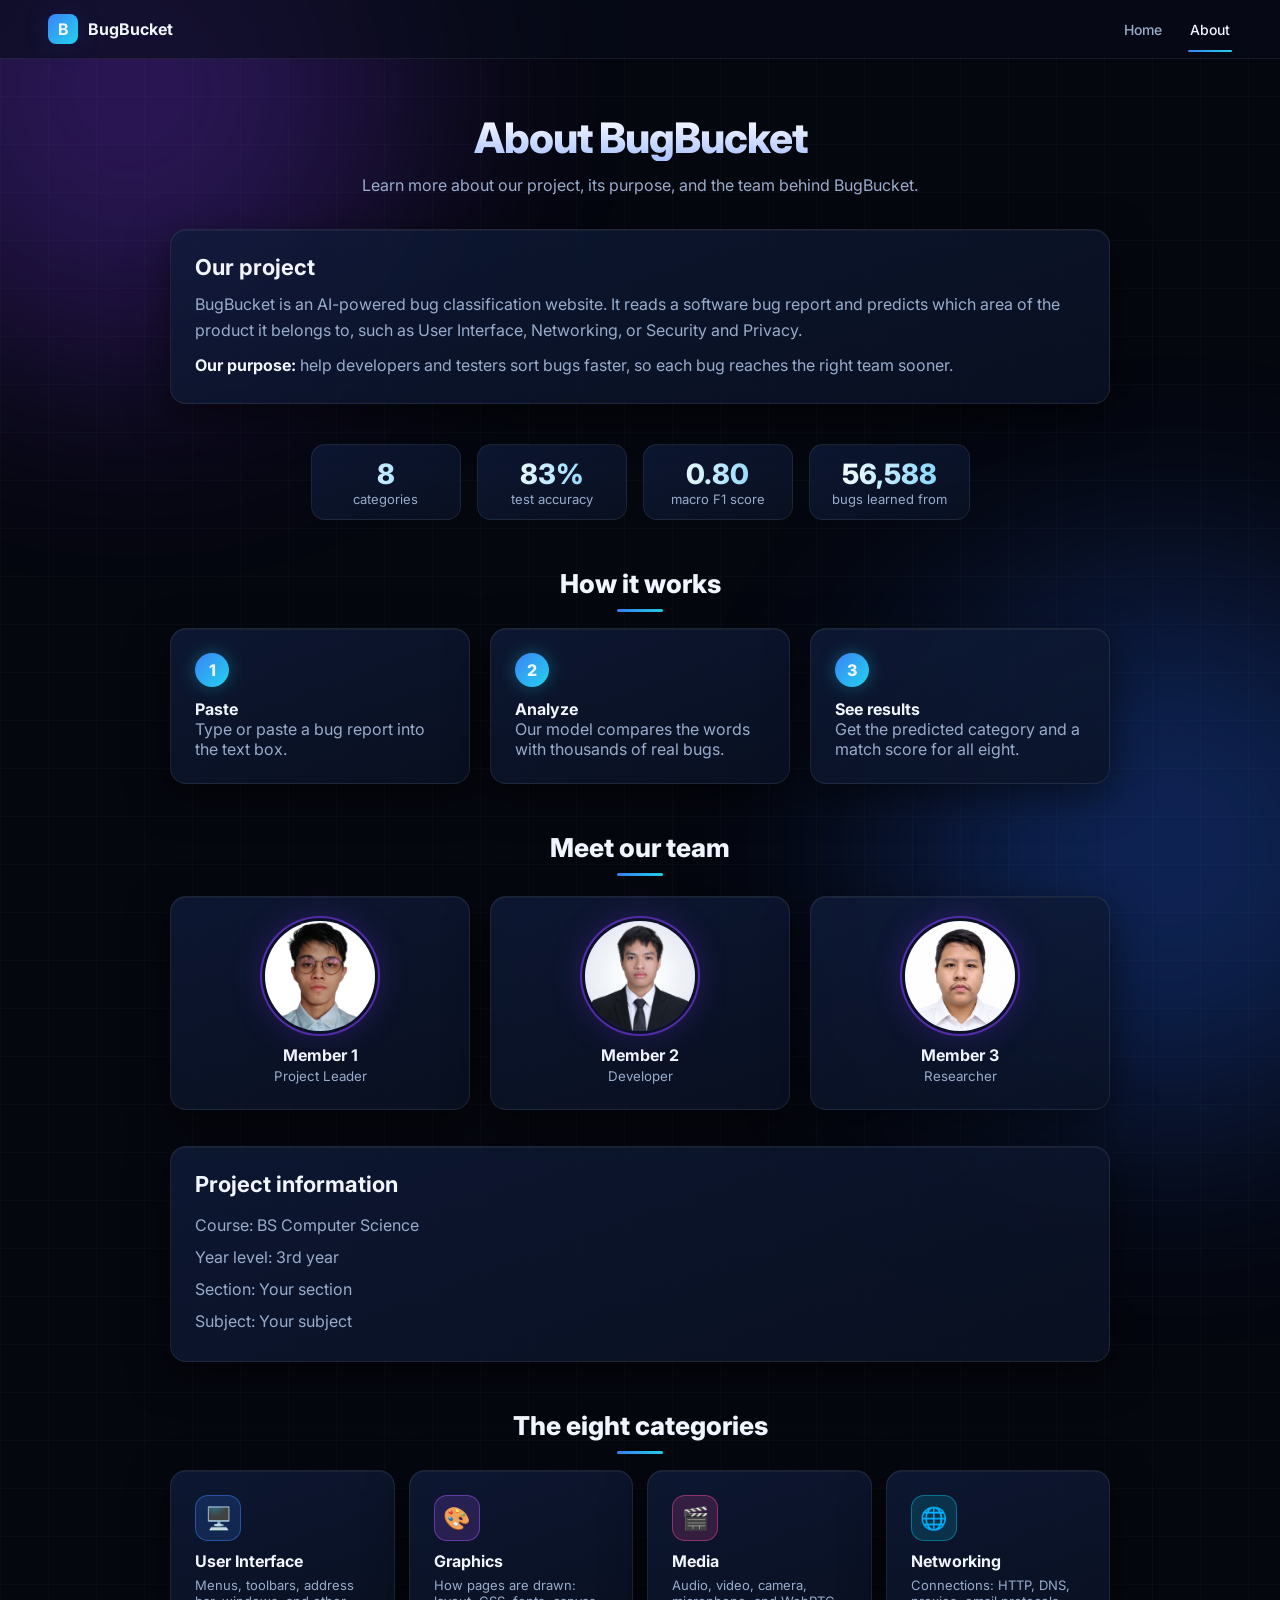
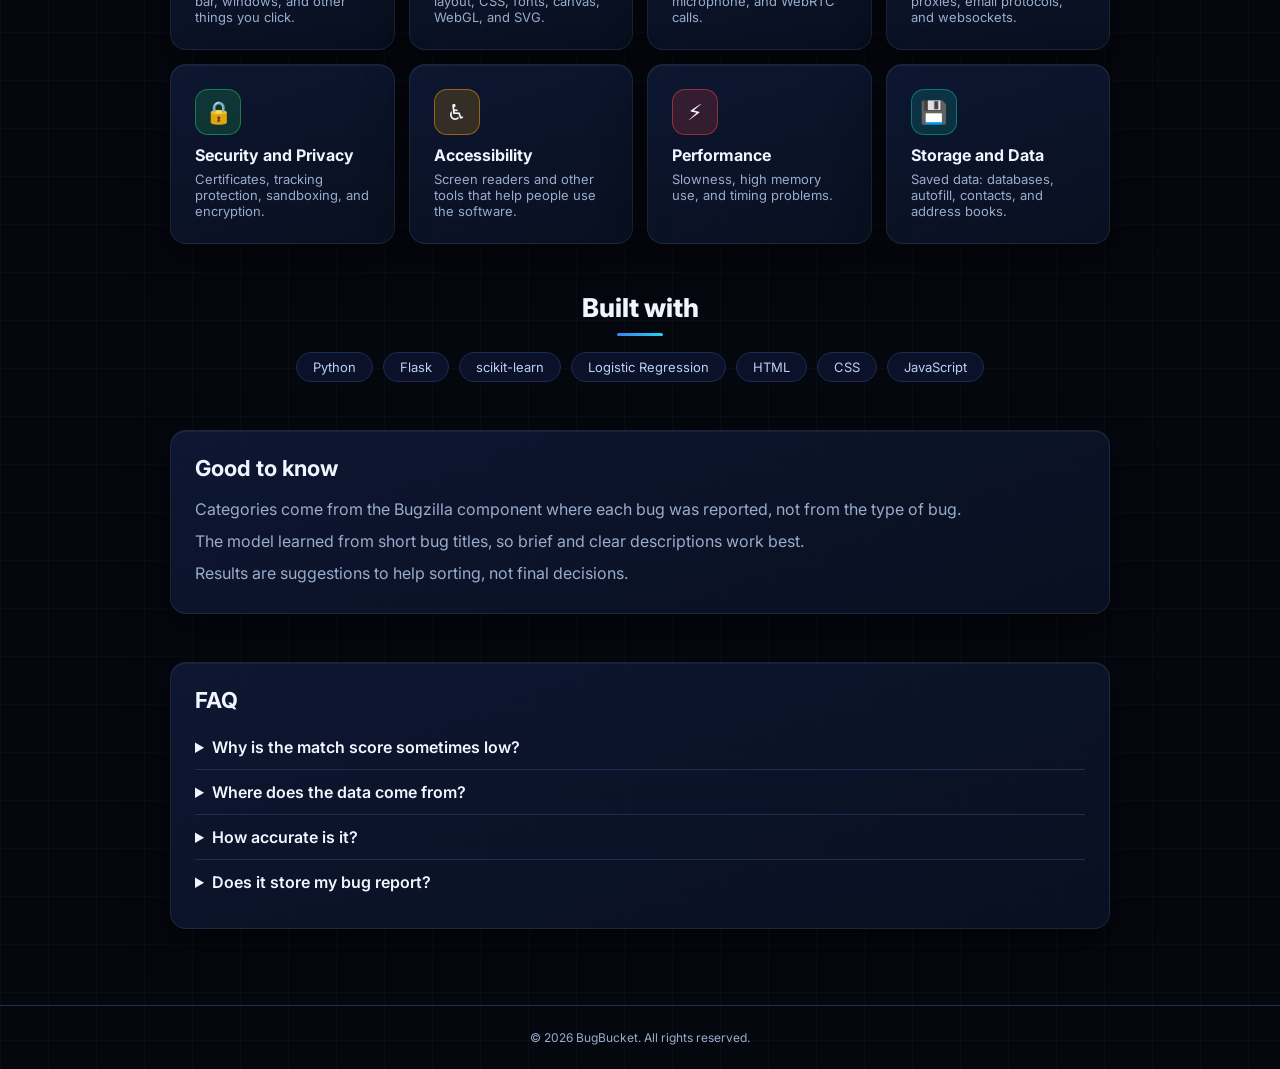
==== website/about.html @ edd80cb0 "Add files via upload" ====
<!DOCTYPE html>
<html lang="en"><head><meta charset="UTF-8"><meta name="viewport" content="width=device-width, initial-scale=1">
<title>About | BugBucket</title><link rel="stylesheet" href="css/style.css"></head>
<body class="purple"><header><a class="brand" href="index.html"><span class="logo">B</span>BugBucket</a><nav><a href="index.html">Home</a><a href="about.html" class="active">About</a></nav></header>
<main>
<h1>About BugBucket</h1>
<p class="sub">Learn more about our project, its purpose, and the team behind BugBucket.</p>
<div class="panel"><h2>Our project</h2><p class="muted" style="line-height:1.6">BugBucket is an AI-powered bug classification website. It reads a software bug report and predicts which area of the product it belongs to, such as User Interface, Networking, or Security and Privacy.</p>
<p class="muted" style="line-height:1.6;margin-top:10px"><b style="color:var(--text)">Our purpose:</b> help developers and testers sort bugs faster, so each bug reaches the right team sooner.</p></div>
<div class="stats"><div><b>8</b>categories</div><div><b>83%</b>test accuracy</div><div><b>0.80</b>macro F1 score</div><div><b>56,588</b>bugs learned from</div></div>

<div class="sec"><h2>How it works</h2><div class="steps">
<div class="panel step"><b class="n">1</b><b>Paste</b><p class="muted">Type or paste a bug report into the text box.</p></div>
<div class="panel step"><b class="n">2</b><b>Analyze</b><p class="muted">Our model compares the words with thousands of real bugs.</p></div>
<div class="panel step"><b class="n">3</b><b>See results</b><p class="muted">Get the predicted category and a match score for all eight.</p></div></div></div>

<div class="sec"><h2>Meet our team</h2>
<div class="team">
<div class="panel member"><div class="avatar">M1<img src="img/member1.jpg" alt="" onerror="this.remove()"></div><b>Member 1</b><br><small>Project Leader</small></div>
<div class="panel member"><div class="avatar">M2<img src="img/member2.jpg" alt="" onerror="this.remove()"></div><b>Member 2</b><br><small>Developer</small></div>
<div class="panel member"><div class="avatar">M3<img src="img/member3.jpg" alt="" onerror="this.remove()"></div><b>Member 3</b><br><small>Researcher</small></div></div>
<div class="panel"><h2>Project information</h2><ul><li>Course: BS Computer Science</li><li>Year level: 3rd year</li><li>Section: Your section</li><li>Subject: Your subject</li></ul></div></div>

<div class="sec"><h2>The eight categories</h2><div class="cats" id="cats"></div></div>

<div class="sec"><h2>Built with</h2><div class="tech"><span>Python</span><span>Flask</span><span>scikit-learn</span><span>Logistic Regression</span><span>HTML</span><span>CSS</span><span>JavaScript</span></div></div>

<div class="sec"><div class="panel"><h2>Good to know</h2><ul><li>Categories come from the Bugzilla component where each bug was reported, not from the type of bug.</li><li>The model learned from short bug titles, so brief and clear descriptions work best.</li><li>Results are suggestions to help sorting, not final decisions.</li></ul></div></div>

<div class="sec"><div class="panel"><h2>FAQ</h2>
<details><summary>Why is the match score sometimes low?</summary><p>The report may be vague or fit several areas. Add details such as what you did and what went wrong.</p></details>
<details><summary>Where does the data come from?</summary><p>BugRepo (EASE 2025), a collection of Mozilla Bugzilla bugs, licensed CC BY 4.0, doi:10.5281/zenodo.15004067.</p></details>
<details><summary>How accurate is it?</summary><p>83% on 11,318 bugs the model had never seen (macro F1 0.80). Performance is the hardest category.</p></details>
<details><summary>Does it store my bug report?</summary><p>No. The text is only used to make the prediction and is not saved.</p></details></div></div>
</main>
<footer>&copy; 2026 BugBucket. All rights reserved.</footer>
<script src="js/app.js"></script></body></html>
---- website/css/style.css ----
@import url('https://fonts.googleapis.com/css2?family=Inter:wght@400;500;600;700;800&display=swap');
/* BugBucket - dark dashboard style */
:root{--bg:#05070f;--panel:#0b1226cc;--line:#1e2d52;--blue:#3b82f6;--cyan:#22d3ee;--text:#f1f5ff;--muted:#8392b5;--glow:0 0 28px #3b82f622}
*{box-sizing:border-box;margin:0}
body{font-family:Inter,system-ui,Arial,sans-serif;color:var(--text);min-height:100vh;background:radial-gradient(900px 480px at 50% -8%,#13306e66,transparent),var(--bg)}
body.purple{background:radial-gradient(900px 520px at 50% -8%,#5b21b655,transparent),var(--bg)}
header{display:flex;justify-content:space-between;align-items:center;padding:14px 48px;background:#070c1acc;backdrop-filter:blur(8px);border-bottom:1px solid var(--line);position:sticky;top:0;z-index:5}
.brand{display:flex;align-items:center;gap:10px;font-weight:700;color:var(--text);text-decoration:none}
.logo{background:linear-gradient(135deg,var(--blue),var(--cyan));width:30px;height:30px;border-radius:8px;display:grid;place-items:center;box-shadow:var(--glow)}
nav a{color:var(--muted);text-decoration:none;margin-left:24px;font-size:14px}
nav a:hover,nav a.active{color:var(--text)}
main{max-width:980px;margin:0 auto;padding:56px 20px;text-align:center}
h1{font-size:clamp(28px,5vw,42px);letter-spacing:-.5px}
h2{font-size:22px;margin-bottom:12px}
.sub{color:var(--muted);margin:12px auto 32px;line-height:1.5;max-width:620px}
.panel{background:var(--panel);border:1px solid var(--line);border-radius:16px;padding:24px;text-align:left;box-shadow:var(--glow)}
.grid{display:grid;gap:20px;grid-template-columns:1fr 1fr;margin-top:32px}
.grid.wide{grid-template-columns:2fr 1fr}
.box{border:1px solid var(--blue);border-radius:16px;background:var(--panel);padding:16px;box-shadow:0 0 36px #3b82f633}
textarea{width:100%;height:220px;background:transparent;border:0;color:var(--text);font:inherit;resize:none;outline:0}
.count{text-align:right;font-size:12px;color:var(--muted)}
.btn,.chip{display:inline-block;background:linear-gradient(135deg,var(--blue),#2563eb);color:#fff;border:0;border-radius:10px;padding:12px 28px;font:600 14px inherit;cursor:pointer;text-decoration:none;transition:transform .15s,box-shadow .15s}
.btn{margin-top:28px}
.btn:hover,.chip:hover{transform:translateY(-2px);box-shadow:0 6px 22px #3b82f666}
.btn:disabled{opacity:.6;cursor:wait;transform:none}
.chip{background:#14224a;border:1px solid var(--line);padding:7px 14px;font-size:12px;font-weight:500;margin-bottom:16px}
.error{color:#f87171;margin-top:14px;min-height:20px;font-size:14px}
.stats{display:flex;gap:16px;justify-content:center;flex-wrap:wrap;margin-top:40px}
.stats div{background:var(--panel);border:1px solid var(--line);border-radius:12px;padding:12px 22px;color:var(--muted);font-size:13px}
.stats b{display:block;color:var(--text);font-size:20px}
.ring{position:relative;width:200px;height:200px;margin:0 auto}
.ring svg{transform:rotate(-90deg);width:100%}
.rt{fill:none;stroke:#16234a;stroke-width:9}
.rf{fill:none;stroke:var(--cyan);stroke-width:9;stroke-linecap:round;stroke-dasharray:100;stroke-dashoffset:100;transition:stroke-dashoffset 1.2s ease;filter:drop-shadow(0 0 6px var(--cyan))}
.ring b{position:absolute;inset:0;display:grid;place-items:center;font-size:34px}
small,.muted{color:var(--muted)}
.big{font-size:34px;margin:8px 0}
.mini{margin-top:14px;font-size:13px}
.mini .track{height:6px;background:#16234a;border-radius:4px;margin-top:5px}
.fill{height:100%;width:0;background:var(--blue);border-radius:4px;transition:width 1s ease}
.chart{display:flex;gap:8px;height:320px}
.col{flex:1;display:flex;flex-direction:column;align-items:center;background:none;border:0;color:var(--muted);font:inherit;font-size:11px;cursor:pointer;gap:6px;min-width:0}
.well{flex:1;width:100%;display:flex;align-items:flex-end;justify-content:center}
.bar{width:100%;max-width:46px;height:0;border-radius:8px 8px 3px 3px;background:linear-gradient(var(--cyan),var(--blue));opacity:.5;transition:height 1s cubic-bezier(.2,.8,.2,1),opacity .2s}
.col:hover .bar,.col.sel .bar{opacity:1;filter:drop-shadow(0 0 8px var(--blue))}
.col.sel,.val{color:var(--text)}
.lab{height:30px;line-height:1.15}
.tag{display:inline-block;background:#0e3a4a;color:var(--cyan);border-radius:20px;padding:2px 10px;font-size:12px;margin-bottom:8px}
.team{display:grid;grid-template-columns:repeat(auto-fit,minmax(190px,1fr));gap:20px;margin:20px 0 36px}
.member{text-align:center;transition:transform .2s}
.member:hover{transform:translateY(-5px)}
.avatar{position:relative;width:110px;height:110px;border-radius:50%;background:linear-gradient(135deg,#4c1d95,#1e3a8a);margin:0 auto 14px;display:grid;place-items:center;font-weight:700;font-size:22px;overflow:hidden}
.avatar img{position:absolute;inset:0;width:100%;height:100%;object-fit:cover}
ul{list-style:none;padding:0;line-height:2;color:var(--muted)}
footer{text-align:center;color:var(--muted);font-size:12px;padding:24px}
:focus-visible{outline:2px solid #60a5fa;outline-offset:2px}
@media (prefers-reduced-motion:reduce){*{transition:none!important}}
@media (max-width:720px){.grid,.grid.wide{grid-template-columns:1fr}header{padding:12px 16px}.lab{font-size:9px}}

.examples{margin-top:18px;display:flex;gap:8px;justify-content:center;flex-wrap:wrap;align-items:center}
.ex{background:#101c3d;border:1px solid var(--line);color:var(--text);border-radius:20px;padding:6px 14px;font:inherit;font-size:12px;cursor:pointer;transition:border-color .2s,transform .2s}
.ex:hover{border-color:var(--blue);transform:translateY(-2px)}
.notice{background:#3a2a0a;border:1px solid #92611a;color:#fbbf24;border-radius:10px;padding:10px 14px;font-size:13px;margin-top:16px;line-height:1.5}
.sec{margin-top:48px}
.rv{opacity:0;transform:translateY(18px);transition:opacity .7s,transform .7s}
.rv.in{opacity:1;transform:none}
.steps{display:grid;grid-template-columns:repeat(3,1fr);gap:20px;margin-top:16px}
.step .n{display:grid;place-items:center;width:34px;height:34px;border-radius:50%;background:linear-gradient(135deg,var(--blue),var(--cyan));margin-bottom:12px}
.cats{display:grid;grid-template-columns:repeat(auto-fit,minmax(210px,1fr));gap:14px;margin-top:16px;text-align:left}
.tech{display:flex;flex-wrap:wrap;gap:10px;justify-content:center;margin-top:16px}
.tech span{background:#101c3d;border:1px solid var(--line);border-radius:20px;padding:6px 16px;font-size:13px;color:var(--muted)}
details{border-bottom:1px solid var(--line);padding:12px 0}
details:last-child{border:0}
summary{cursor:pointer;font-weight:600}
details p{color:var(--muted);margin-top:8px;line-height:1.6}
@media (max-width:720px){.steps{grid-template-columns:1fr}}

::selection{background:#3b82f666}
html{scroll-behavior:smooth}
main{animation:fadeup .6s ease both}
@keyframes fadeup{from{opacity:0;transform:translateY(14px)}to{opacity:1;transform:none}}
.skip{position:absolute;left:-999px;top:8px;background:var(--blue);color:#fff;padding:8px 14px;border-radius:8px;z-index:20}
.skip:focus{left:8px}
.btn:active{transform:scale(.97)}
.btn.ghost{background:transparent;border:1px solid var(--line);margin-left:10px;color:var(--text)}
.btn.ghost:hover{border-color:var(--blue);box-shadow:none}
.btn.loading::after{content:'';display:inline-block;width:12px;height:12px;margin-left:10px;border:2px solid #fff6;border-top-color:#fff;border-radius:50%;vertical-align:-2px;animation:spin .7s linear infinite}
@keyframes spin{to{transform:rotate(360deg)}}
.flinks{display:flex;gap:22px;justify-content:center;flex-wrap:wrap;margin-bottom:10px}
.flinks a{color:var(--muted);text-decoration:none}
.flinks a:hover{color:var(--text)}
footer{border-top:1px solid var(--line);margin-top:20px}

/* ===== Design v4 ===== */
:root{--muted:#9aaccc}
body,body.purple{font-family:Inter,system-ui,Arial,sans-serif;background:linear-gradient(#ffffff05 1px,transparent 1px) 0 0/48px 48px,linear-gradient(90deg,#ffffff05 1px,transparent 1px) 0 0/48px 48px,var(--bg)}
body::before,body::after{content:'';position:fixed;z-index:-1;width:540px;height:540px;border-radius:50%;filter:blur(120px);opacity:.32;animation:float 18s ease-in-out infinite;pointer-events:none}
body::before{background:#2563eb;top:-180px;left:-140px}
body::after{background:#06b6d4;bottom:-220px;right:-160px;animation-delay:-9s}
body.purple::before{background:#7c3aed}
body.purple::after{background:#2563eb}
@keyframes float{50%{transform:translate(70px,40px)}}
header{background:#070c1a99;border-bottom:1px solid #ffffff12}
nav a{position:relative;padding:6px 2px;font-weight:500}
nav a.active::after{content:'';position:absolute;left:0;right:0;bottom:-8px;height:2px;border-radius:2px;background:linear-gradient(90deg,var(--blue),var(--cyan))}
h1{font-weight:800;letter-spacing:-1px;line-height:1.1;background:linear-gradient(180deg,#fff,#a9c1ff);-webkit-background-clip:text;background-clip:text;color:transparent}
.grad{background:linear-gradient(90deg,#60a5fa,#22d3ee);-webkit-background-clip:text;background-clip:text;color:transparent}
.badge{display:inline-flex;gap:8px;align-items:center;border:1px solid var(--line);background:#0e1a3b99;color:#9fc0ff;border-radius:30px;padding:6px 14px;font-size:12px;margin-bottom:22px}
.badge i{width:7px;height:7px;border-radius:50%;background:#22c55e;box-shadow:0 0 8px #22c55e}
.sub{font-size:16px}
.panel{background:linear-gradient(160deg,#0f1b3acc,#0a1224cc);border:1px solid #ffffff14;box-shadow:0 12px 40px #0008,inset 0 1px 0 #ffffff0d;backdrop-filter:blur(10px);transition:border-color .25s,transform .25s}
.panel:hover{border-color:#3b82f666}
.box{border:1px solid #3b82f655;border-radius:18px;transition:border-color .3s,box-shadow .3s}
.box:focus-within{border-color:var(--blue);box-shadow:0 0 0 4px #3b82f622,0 0 56px #3b82f644}
.btn{background:linear-gradient(135deg,#3b82f6,#2563eb 60%,#1d4ed8);box-shadow:0 8px 26px #2563eb55;padding:13px 32px;border-radius:12px}
.btn.ghost{background:transparent;box-shadow:none}
.stats div{background:linear-gradient(160deg,#0f1b3acc,#0a1224cc);border:1px solid #ffffff14;min-width:150px;border-radius:14px}
.stats b{font-size:28px;font-weight:800;background:linear-gradient(90deg,#fff,#7dd3fc);-webkit-background-clip:text;background-clip:text;color:transparent}
.ico{display:inline-grid;place-items:center;flex:none;width:46px;height:46px;border-radius:13px;font-size:22px;background:color-mix(in srgb,var(--c) 18%,transparent);border:1px solid color-mix(in srgb,var(--c) 50%,transparent)}
.big{display:flex;align-items:center;gap:14px;font-size:30px;font-weight:800}
.level{display:inline-block;margin-top:14px;padding:3px 12px;border-radius:20px;font-size:12px;font-weight:600}
.level.hi{background:#0f3d24;color:#4ade80}.level.mid{background:#3a2a0a;color:#fbbf24}.level.lo{background:#3d1212;color:#f87171}
.rf{stroke:var(--c,var(--cyan));filter:drop-shadow(0 0 9px var(--c,var(--cyan)))}
.ring b{font-weight:800}
.fill{background:var(--blue)}
.bar{background:linear-gradient(var(--c,#22d3ee),color-mix(in srgb,var(--c,#3b82f6) 45%,#0b1226));opacity:.55}
.col:hover .bar,.col.sel .bar{filter:drop-shadow(0 0 9px var(--c))}
.lab{height:48px}.lab .ic{display:block;font-size:17px;margin-bottom:2px}
.avatar{background:linear-gradient(135deg,#4c1d95,#1e3a8a);box-shadow:0 0 0 3px #0b1226,0 0 0 5px #7c3aed99,0 0 34px #7c3aed55}
.sec>h2{font-size:26px;font-weight:800;margin-bottom:4px}
.sec>h2::after{content:'';display:block;width:46px;height:3px;border-radius:3px;margin:10px auto 0;background:linear-gradient(90deg,var(--blue),var(--cyan))}
.cat .ico{margin-bottom:10px}
.step .n{font-weight:800;box-shadow:0 0 18px #22d3ee55}
.tech span{background:#0e1a3b99;color:#bcd0f5}
.ring svg{overflow:visible}
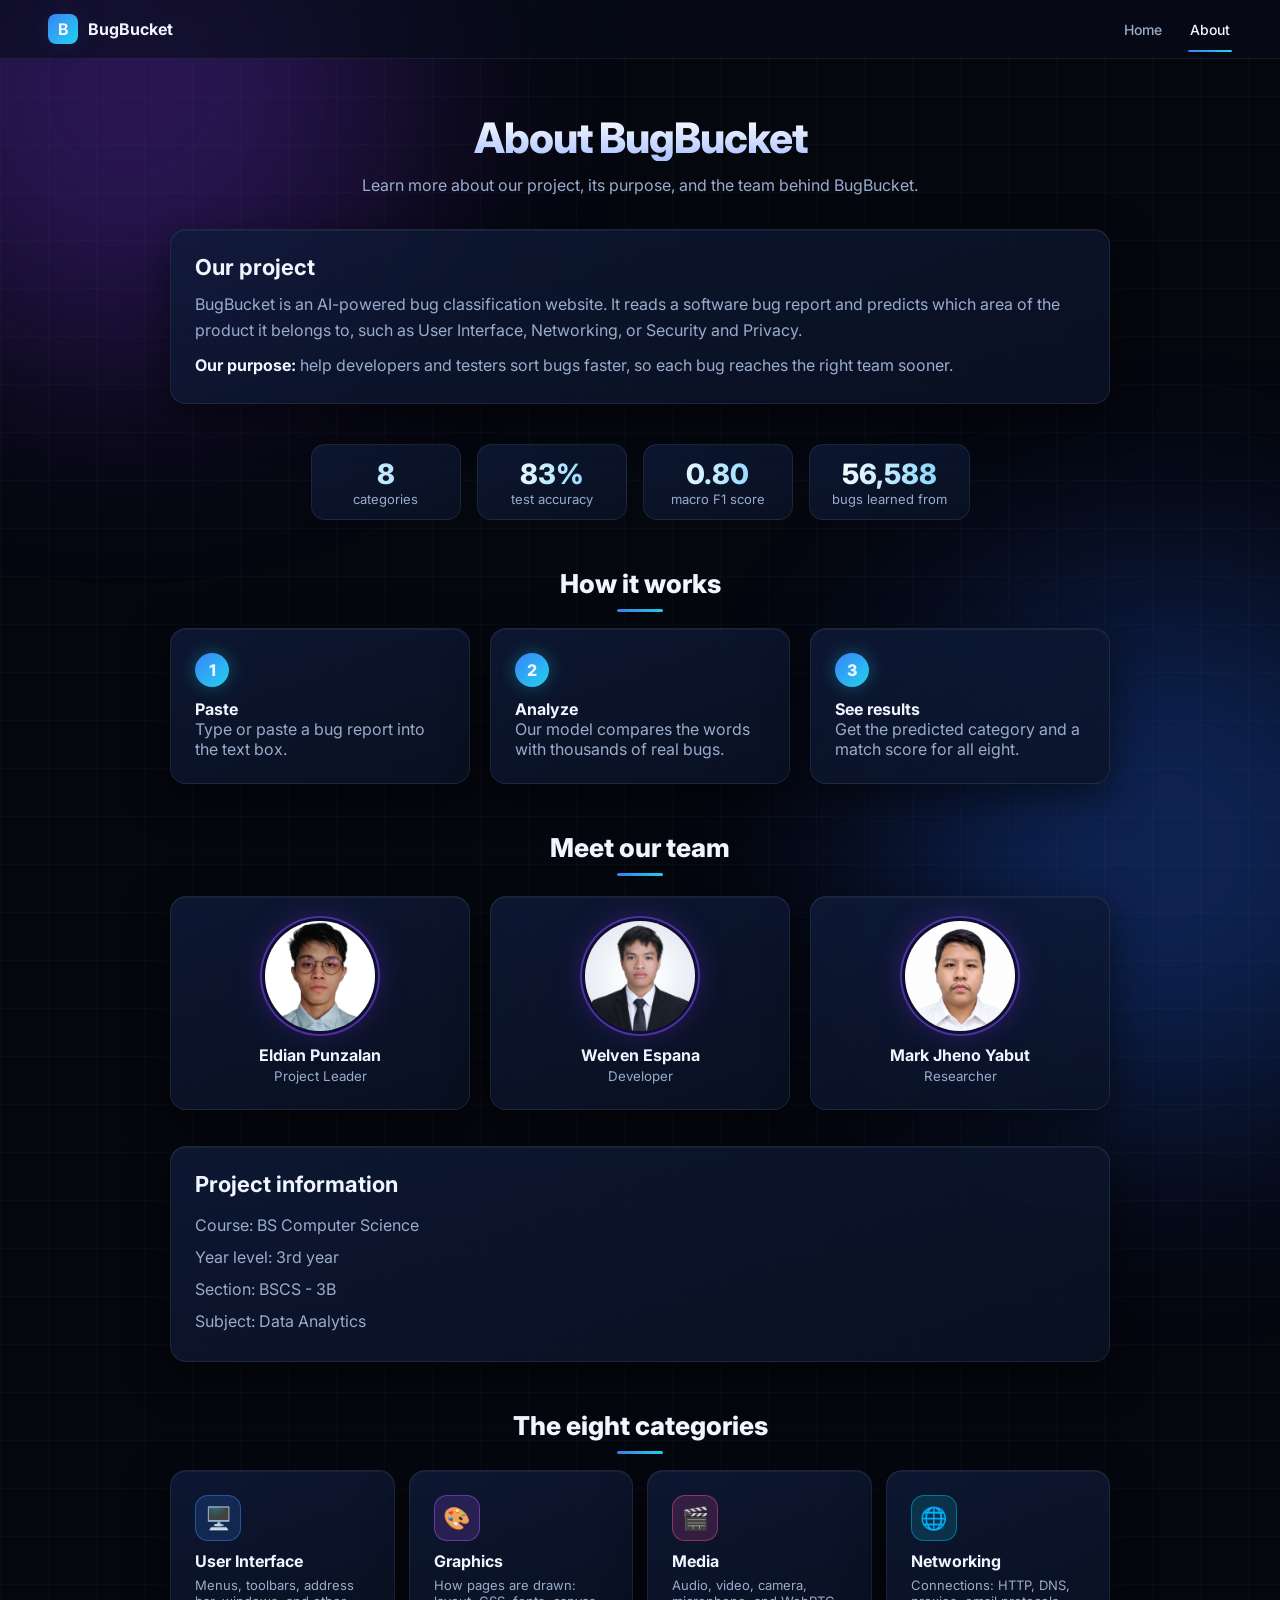
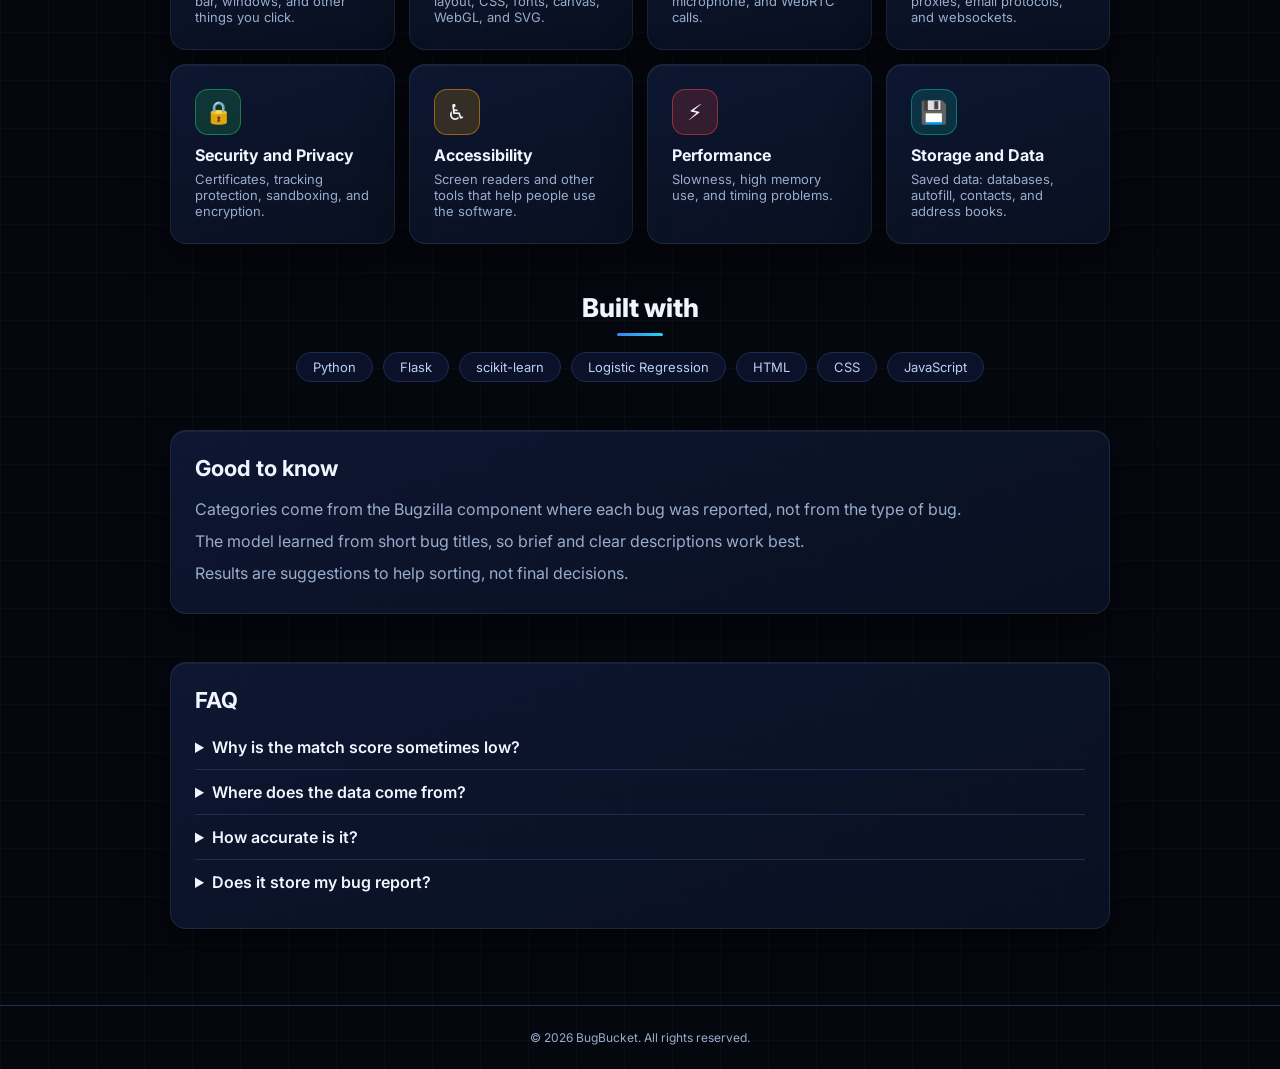
==== commit 44b8423b: "Update about.html" ====
--- a/website/about.html
+++ b/website/about.html
@@ -16,10 +16,10 @@
 
 <div class="sec"><h2>Meet our team</h2>
 <div class="team">
-<div class="panel member"><div class="avatar">M1<img src="img/member1.jpg" alt="" onerror="this.remove()"></div><b>Member 1</b><br><small>Project Leader</small></div>
-<div class="panel member"><div class="avatar">M2<img src="img/member2.jpg" alt="" onerror="this.remove()"></div><b>Member 2</b><br><small>Developer</small></div>
-<div class="panel member"><div class="avatar">M3<img src="img/member3.jpg" alt="" onerror="this.remove()"></div><b>Member 3</b><br><small>Researcher</small></div></div>
-<div class="panel"><h2>Project information</h2><ul><li>Course: BS Computer Science</li><li>Year level: 3rd year</li><li>Section: Your section</li><li>Subject: Your subject</li></ul></div></div>
+<div class="panel member"><div class="avatar">M1<img src="img/member1.jpg" alt="" onerror="this.remove()"></div><b>Eldian Punzalan</b><br><small>Project Leader</small></div>
+<div class="panel member"><div class="avatar">M2<img src="img/member2.jpg" alt="" onerror="this.remove()"></div><b>Welven Espana</b><br><small>Developer</small></div>
+<div class="panel member"><div class="avatar">M3<img src="img/member3.jpg" alt="" onerror="this.remove()"></div><b>Mark Jheno Yabut</b><br><small>Researcher</small></div></div>
+<div class="panel"><h2>Project information</h2><ul><li>Course: BS Computer Science</li><li>Year level: 3rd year</li><li>Section: BSCS - 3B</li><li>Subject: Data Analytics</li></ul></div></div>
 
 <div class="sec"><h2>The eight categories</h2><div class="cats" id="cats"></div></div>
 
@@ -34,4 +34,4 @@
 <details><summary>Does it store my bug report?</summary><p>No. The text is only used to make the prediction and is not saved.</p></details></div></div>
 </main>
 <footer>&copy; 2026 BugBucket. All rights reserved.</footer>
-<script src="js/app.js"></script></body></html>+<script src="js/app.js"></script></body></html>
